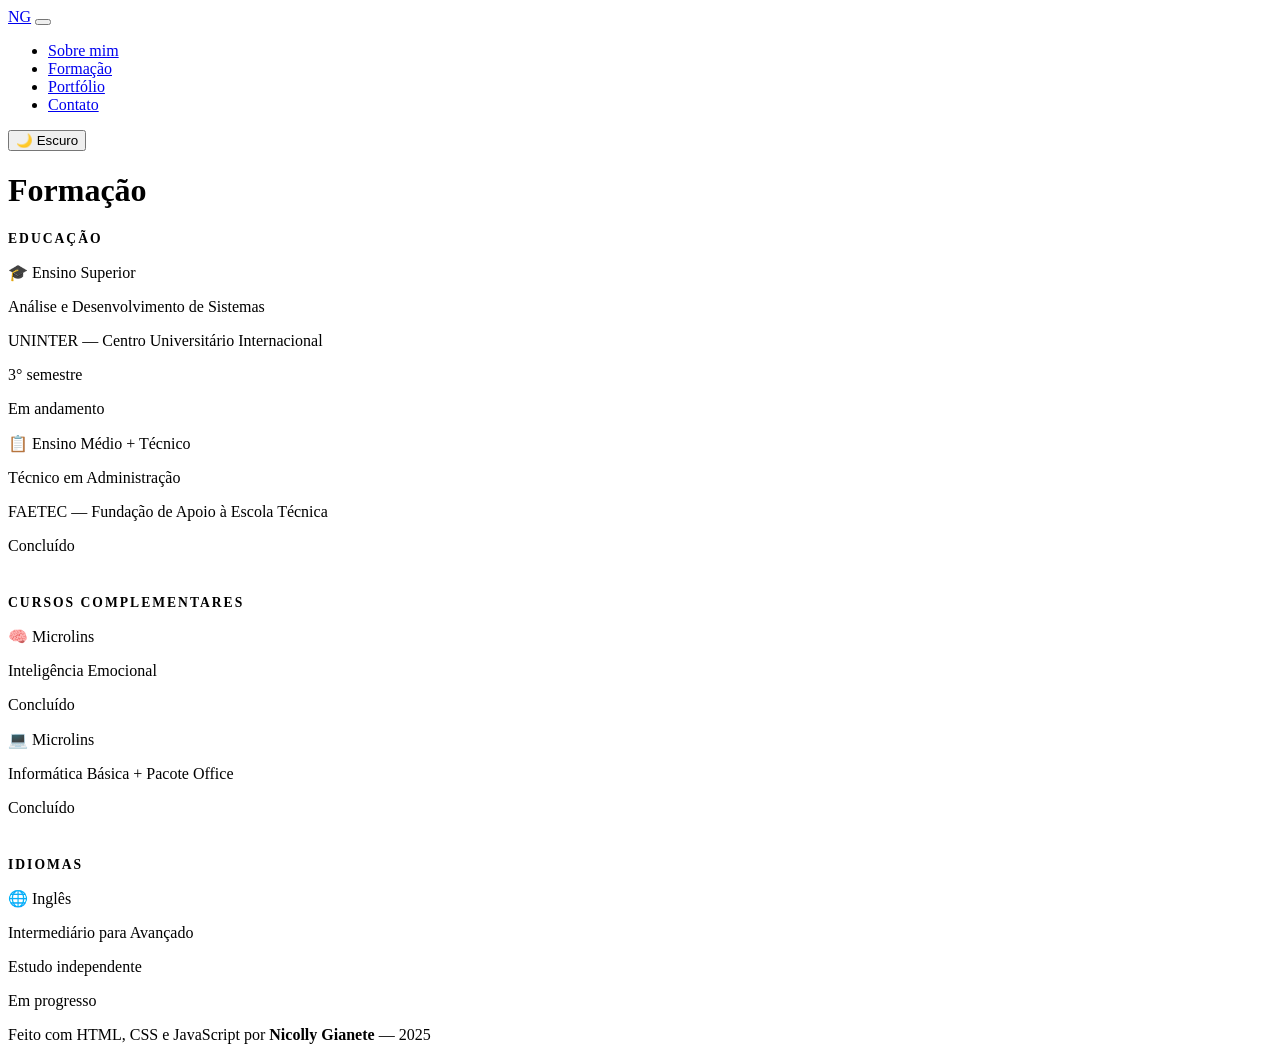
==== formacao.html @ 5b88a926 "Add files via upload" ====
<!DOCTYPE html>
<html lang="pt-br">
<head>
  <meta charset="UTF-8">
  <!-- Responsividade em dispositivos móveis -->
  <meta name="viewport" content="width=device-width, initial-scale=1.0">
  <title>Nicolly Gianete | Formação</title>
  <!-- Folha de estilos externa -->
  <link rel="stylesheet" href="css/style.css">
</head>
<body>

  <!-- ========================================
       CABEÇALHO COM MENU DE NAVEGAÇÃO
       Mesmo menu em todas as páginas
       ======================================== -->
  <header>
    <div class="header-interno">

      <a href="sobre.html" class="logo-menu">NG</a>

      <!-- Botão hamburger (mobile) -->
      <button id="btn-menu" aria-label="Abrir menu">
        <span></span>
        <span></span>
        <span></span>
      </button>

      <nav>
        <ul>
          <li><a href="sobre.html">Sobre mim</a></li>
          <li><a href="formacao.html">Formação</a></li>
          <li><a href="portfolio.html">Portfólio</a></li>
          <li><a href="contato.html">Contato</a></li>
        </ul>
      </nav>

      <button id="btn-tema">🌙 Escuro</button>

    </div>
  </header>

  <!-- ========================================
       CONTEÚDO PRINCIPAL — FORMAÇÃO
       ======================================== -->
  <main>
    <div class="container">

      <h1 class="titulo-secao">Formação</h1>
      <div class="linha-divisora"></div>

      <!-- ----------------------------------------
           EDUCAÇÃO FORMAL
           ---------------------------------------- -->
      <h2 style="color: var(--cor-texto-suave); font-size: 0.85rem; letter-spacing: 2px; text-transform: uppercase; margin-bottom: 16px;">
        Educação
      </h2>

      <!-- Card: Ensino Superior -->
      <div class="card">
        <p class="card-subtitulo">🎓 Ensino Superior</p>
        <p class="card-titulo">Análise e Desenvolvimento de Sistemas</p>
        <p class="card-texto">UNINTER — Centro Universitário Internacional</p>
        <p class="card-texto">3° semestre</p>
        <span class="badge badge-andamento">Em andamento</span>
      </div>

      <!-- Card: Ensino Médio + Técnico -->
      <div class="card">
        <p class="card-subtitulo">📋 Ensino Médio + Técnico</p>
        <p class="card-titulo">Técnico em Administração</p>
        <p class="card-texto">FAETEC — Fundação de Apoio à Escola Técnica</p>
        <span class="badge badge-concluido">Concluído</span>
      </div>

      <!-- ----------------------------------------
           CURSOS COMPLEMENTARES
           ---------------------------------------- -->
      <h2 style="color: var(--cor-texto-suave); font-size: 0.85rem; letter-spacing: 2px; text-transform: uppercase; margin: 40px 0 16px;">
        Cursos complementares
      </h2>

      <!-- Grid de 2 colunas para os cursos menores -->
      <div class="grid-2">

        <!-- Card: Inteligência Emocional -->
        <div class="card">
          <p class="card-subtitulo">🧠 Microlins</p>
          <p class="card-titulo">Inteligência Emocional</p>
          <span class="badge badge-concluido">Concluído</span>
        </div>

        <!-- Card: Informática -->
        <div class="card">
          <p class="card-subtitulo">💻 Microlins</p>
          <p class="card-titulo">Informática Básica + Pacote Office</p>
          <span class="badge badge-concluido">Concluído</span>
        </div>

      </div>

      <!-- ----------------------------------------
           IDIOMAS
           ---------------------------------------- -->
      <h2 style="color: var(--cor-texto-suave); font-size: 0.85rem; letter-spacing: 2px; text-transform: uppercase; margin: 40px 0 16px;">
        Idiomas
      </h2>

      <!-- Card: Inglês -->
      <div class="card">
        <p class="card-subtitulo">🌐 Inglês</p>
        <p class="card-titulo">Intermediário para Avançado</p>
        <p class="card-texto">Estudo independente</p>
        <span class="badge badge-andamento">Em progresso</span>
      </div>

    </div>
  </main>

  <!-- ========================================
       RODAPÉ
       ======================================== -->
  <footer>
    <p>Feito com HTML, CSS e JavaScript por <strong>Nicolly Gianete</strong> — 2025</p>
  </footer>

  <!-- Script principal (menu + tema) -->
  <script src="js/main.js"></script>

</body>
</html>
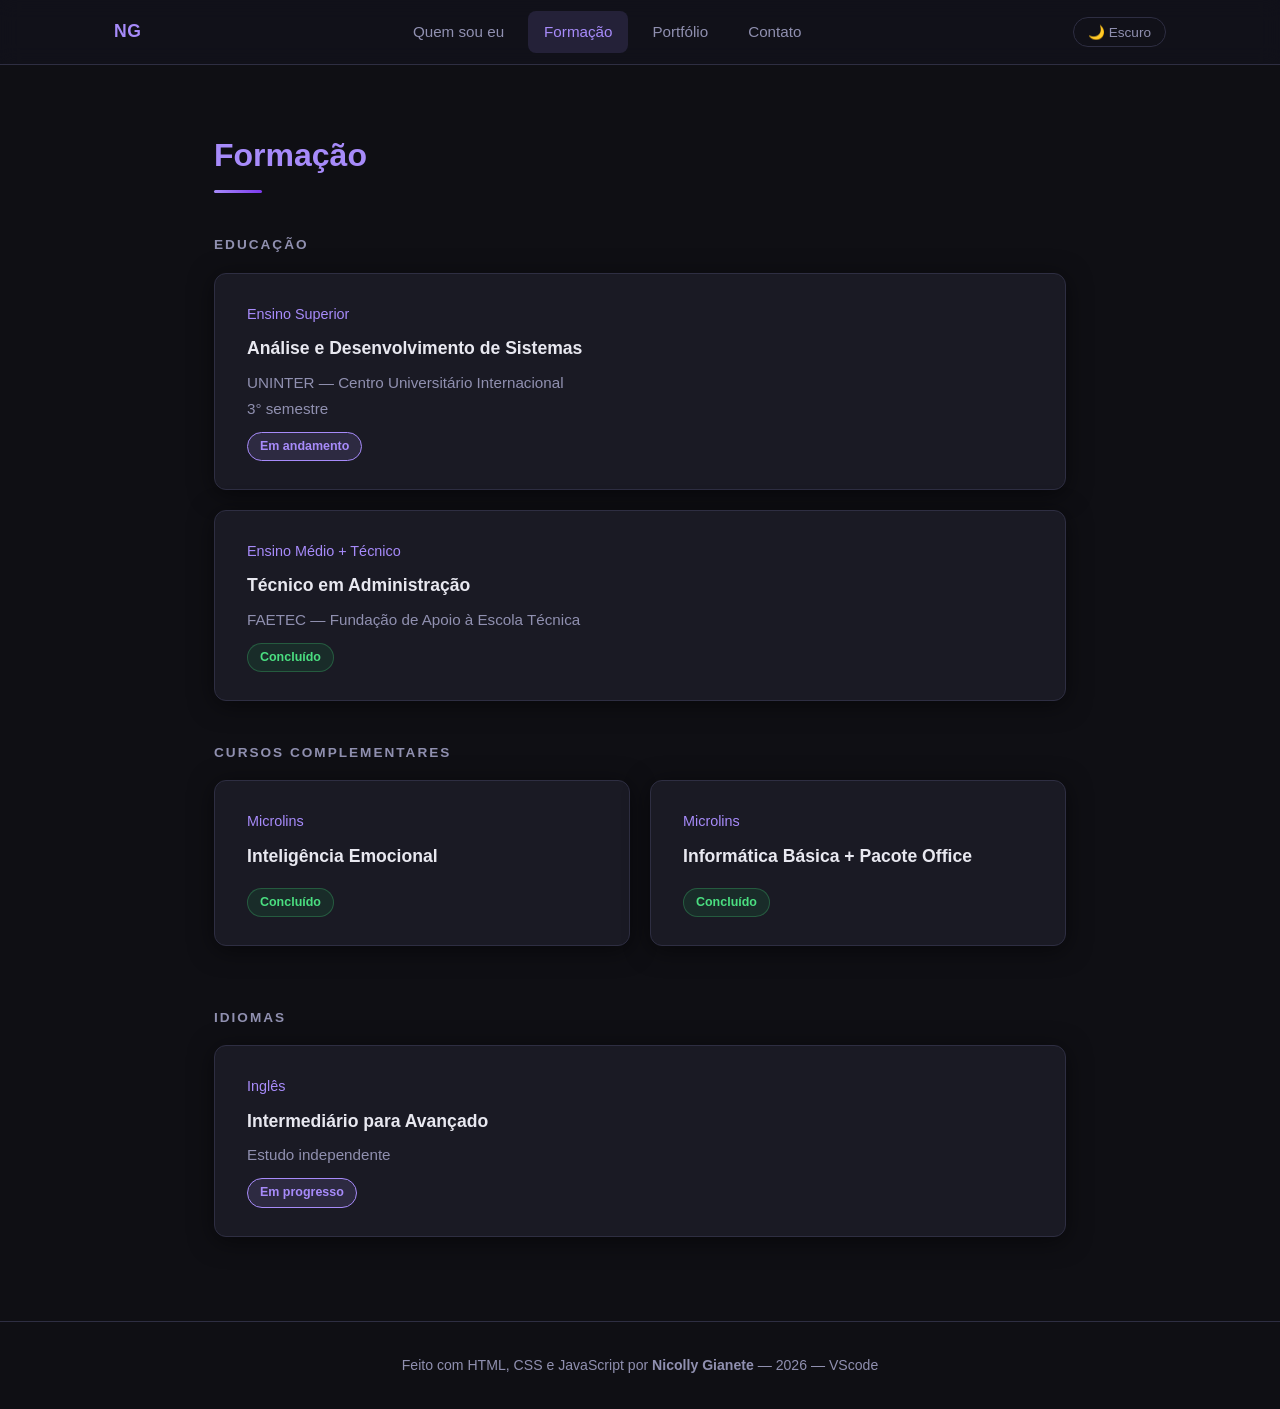
==== commit 3f216295: "Refactor comments" ====
--- a/formacao.html
+++ b/formacao.html
@@ -10,10 +10,9 @@
 </head>
 <body>
 
-  <!-- ========================================
-       CABEÇALHO COM MENU DE NAVEGAÇÃO
-       Mesmo menu em todas as páginas
-       ======================================== -->
+  <!-- CABEÇALHO COM MENU DE NAVEGAÇÃO
+       Mesmo menu em todas as páginas -->
+  
   <header>
     <div class="header-interno">
 
@@ -28,54 +27,48 @@
 
       <nav>
         <ul>
-          <li><a href="sobre.html">Sobre mim</a></li>
+          <li><a href="sobre.html">Quem sou eu</a></li>
           <li><a href="formacao.html">Formação</a></li>
           <li><a href="portfolio.html">Portfólio</a></li>
           <li><a href="contato.html">Contato</a></li>
         </ul>
       </nav>
 
-      <button id="btn-tema">🌙 Escuro</button>
+      <button id="btn-tema">Escuro</button>
 
     </div>
   </header>
 
-  <!-- ========================================
-       CONTEÚDO PRINCIPAL — FORMAÇÃO
-       ======================================== -->
+  <!-- CONTEÚDO PRINCIPAL — FORMAÇÃO -->
   <main>
     <div class="container">
 
       <h1 class="titulo-secao">Formação</h1>
       <div class="linha-divisora"></div>
 
-      <!-- ----------------------------------------
-           EDUCAÇÃO FORMAL
-           ---------------------------------------- -->
+      <!-- EDUCAÇÃO FORMAL -->
       <h2 style="color: var(--cor-texto-suave); font-size: 0.85rem; letter-spacing: 2px; text-transform: uppercase; margin-bottom: 16px;">
         Educação
       </h2>
 
-      <!-- Card: Ensino Superior -->
+      <!-- Card: Escolaridade 1 -->
       <div class="card">
-        <p class="card-subtitulo">🎓 Ensino Superior</p>
+        <p class="card-subtitulo">Ensino Superior</p>
         <p class="card-titulo">Análise e Desenvolvimento de Sistemas</p>
         <p class="card-texto">UNINTER — Centro Universitário Internacional</p>
         <p class="card-texto">3° semestre</p>
         <span class="badge badge-andamento">Em andamento</span>
       </div>
 
-      <!-- Card: Ensino Médio + Técnico -->
+      <!-- Card: Esclaridade 2 -->
       <div class="card">
-        <p class="card-subtitulo">📋 Ensino Médio + Técnico</p>
+        <p class="card-subtitulo">Ensino Médio + Técnico</p>
         <p class="card-titulo">Técnico em Administração</p>
         <p class="card-texto">FAETEC — Fundação de Apoio à Escola Técnica</p>
         <span class="badge badge-concluido">Concluído</span>
       </div>
 
-      <!-- ----------------------------------------
-           CURSOS COMPLEMENTARES
-           ---------------------------------------- -->
+      <!-- CURSOS COMPLEMENTARES -->
       <h2 style="color: var(--cor-texto-suave); font-size: 0.85rem; letter-spacing: 2px; text-transform: uppercase; margin: 40px 0 16px;">
         Cursos complementares
       </h2>
@@ -83,32 +76,30 @@
       <!-- Grid de 2 colunas para os cursos menores -->
       <div class="grid-2">
 
-        <!-- Card: Inteligência Emocional -->
+        <!-- Card: Curso Complementar 1 -->
         <div class="card">
-          <p class="card-subtitulo">🧠 Microlins</p>
+          <p class="card-subtitulo">Microlins</p>
           <p class="card-titulo">Inteligência Emocional</p>
           <span class="badge badge-concluido">Concluído</span>
         </div>
 
-        <!-- Card: Informática -->
+        <!-- Card: Curso Complementar 2 -->
         <div class="card">
-          <p class="card-subtitulo">💻 Microlins</p>
+          <p class="card-subtitulo">Microlins</p>
           <p class="card-titulo">Informática Básica + Pacote Office</p>
           <span class="badge badge-concluido">Concluído</span>
         </div>
 
       </div>
 
-      <!-- ----------------------------------------
-           IDIOMAS
-           ---------------------------------------- -->
+      <!-- IDIOMAS -->
       <h2 style="color: var(--cor-texto-suave); font-size: 0.85rem; letter-spacing: 2px; text-transform: uppercase; margin: 40px 0 16px;">
         Idiomas
       </h2>
 
-      <!-- Card: Inglês -->
+      <!-- Card: Idioma 1 -->
       <div class="card">
-        <p class="card-subtitulo">🌐 Inglês</p>
+        <p class="card-subtitulo">Inglês</p>
         <p class="card-titulo">Intermediário para Avançado</p>
         <p class="card-texto">Estudo independente</p>
         <span class="badge badge-andamento">Em progresso</span>
@@ -117,11 +108,9 @@
     </div>
   </main>
 
-  <!-- ========================================
-       RODAPÉ
-       ======================================== -->
+  <!-- RODAPÉ -->
   <footer>
-    <p>Feito com HTML, CSS e JavaScript por <strong>Nicolly Gianete</strong> — 2025</p>
+    <p>Feito com HTML, CSS e JavaScript por <strong>Nicolly Gianete</strong> — 2026 — VScode</p>
   </footer>
 
   <!-- Script principal (menu + tema) -->
--- a/css/style.css
+++ b/css/style.css
@@ -0,0 +1,630 @@
+/* ========================================
+   PORTFÓLIO - NICOLLY GIANETE
+   style.css — Estilos globais e variáveis
+   ======================================== */
+
+/* --- Variáveis CSS (tema escuro padrão) --- */
+:root {
+  --cor-fundo: #0f0f14;
+  --cor-fundo-card: #1a1a24;
+  --cor-fundo-menu: #12121aee;
+  --cor-destaque: #a78bfa;       /* lilás suave */
+  --cor-destaque-2: #7c3aed;     /* lilás mais escuro para gradientes */
+  --cor-texto: #e8e8f0;
+  --cor-texto-suave: #9090b0;
+  --cor-borda: #2e2e42;
+  --cor-hover: #a78bfa22;
+  --sombra: 0 4px 24px rgba(0,0,0,0.5);
+  --raio: 12px;
+  --transicao: 0.3s ease;
+}
+
+/* --- Tema claro (ativado via JS) --- */
+body.tema-claro {
+  --cor-fundo: #f4f4f8;
+  --cor-fundo-card: #ffffff;
+  --cor-fundo-menu: #ffffffee;
+  --cor-destaque: #7c3aed;
+  --cor-destaque-2: #a78bfa;
+  --cor-texto: #1a1a2e;
+  --cor-texto-suave: #5a5a7a;
+  --cor-borda: #dddde8;
+  --cor-hover: #7c3aed18;
+  --sombra: 0 4px 24px rgba(0,0,0,0.1);
+}
+
+/* --- Reset básico --- */
+* {
+  box-sizing: border-box;
+  margin: 0;
+  padding: 0;
+}
+
+/* --- Base --- */
+html {
+  scroll-behavior: smooth;
+}
+
+body {
+  background-color: var(--cor-fundo);
+  color: var(--cor-texto);
+  font-family: 'Segoe UI', Arial, sans-serif;
+  font-size: 16px;
+  line-height: 1.7;
+  transition: background-color var(--transicao), color var(--transicao);
+}
+
+/* ========================================
+   MENU DE NAVEGAÇÃO
+   ======================================== */
+header {
+  position: fixed;
+  top: 0;
+  left: 0;
+  width: 100%;
+  background-color: var(--cor-fundo-menu);
+  backdrop-filter: blur(10px);
+  border-bottom: 1px solid var(--cor-borda);
+  z-index: 1000;
+  transition: background-color var(--transicao);
+}
+
+/* Container interno do header */
+.header-interno {
+  max-width: 1100px;
+  margin: 0 auto;
+  padding: 0 24px;
+  display: flex;
+  align-items: center;
+  justify-content: space-between;
+  height: 64px;
+}
+
+/* Logo/nome no menu */
+.logo-menu {
+  font-size: 1.1rem;
+  font-weight: 700;
+  color: var(--cor-destaque);
+  text-decoration: none;
+  letter-spacing: 0.5px;
+}
+
+/* Lista de navegação */
+nav ul {
+  list-style-type: none;
+  display: flex;
+  gap: 8px;
+}
+
+/* Links do menu */
+nav ul li a {
+  display: block;
+  color: var(--cor-texto-suave);
+  text-decoration: none;
+  padding: 8px 16px;
+  border-radius: 8px;
+  font-size: 0.95rem;
+  transition: color var(--transicao), background-color var(--transicao);
+}
+
+/* Hover nos links */
+nav ul li a:hover,
+nav ul li a.ativo {
+  color: var(--cor-destaque);
+  background-color: var(--cor-hover);
+}
+
+/* Botão tema claro/escuro */
+#btn-tema {
+  background: none;
+  border: 1px solid var(--cor-borda);
+  color: var(--cor-texto-suave);
+  padding: 6px 14px;
+  border-radius: 20px;
+  cursor: pointer;
+  font-size: 0.85rem;
+  transition: all var(--transicao);
+  white-space: nowrap;
+}
+
+#btn-tema:hover {
+  border-color: var(--cor-destaque);
+  color: var(--cor-destaque);
+}
+
+/* Botão hamburger (mobile) */
+#btn-menu {
+  display: none;
+  background: none;
+  border: none;
+  cursor: pointer;
+  flex-direction: column;
+  gap: 5px;
+  padding: 4px;
+}
+
+#btn-menu span {
+  display: block;
+  width: 24px;
+  height: 2px;
+  background-color: var(--cor-texto);
+  border-radius: 2px;
+  transition: all var(--transicao);
+}
+
+/* ========================================
+   LAYOUT GERAL DAS PÁGINAS
+   ======================================== */
+
+/* Espaço para o header fixo */
+main {
+  padding-top: 64px;
+}
+
+/* Container central */
+.container {
+  max-width: 900px;
+  margin: 0 auto;
+  padding: 64px 24px;
+}
+
+/* Título da seção */
+.titulo-secao {
+  font-size: 2rem;
+  font-weight: 700;
+  color: var(--cor-destaque);
+  margin-bottom: 8px;
+}
+
+/* Subtítulo / divisor */
+.linha-divisora {
+  width: 48px;
+  height: 3px;
+  background: linear-gradient(90deg, var(--cor-destaque), var(--cor-destaque-2));
+  border-radius: 2px;
+  margin-bottom: 40px;
+}
+
+/* ========================================
+   HERO (SEÇÃO INICIAL — SOBRE MIM)
+   ======================================== */
+.hero {
+  min-height: calc(100vh - 64px);
+  display: flex;
+  align-items: center;
+  padding: 64px 24px;
+}
+
+.hero-interno {
+  max-width: 900px;
+  margin: 0 auto;
+  width: 100%;
+}
+
+/* Saudação pequena */
+.hero-saudacao {
+  font-size: 1rem;
+  color: var(--cor-destaque);
+  letter-spacing: 2px;
+  text-transform: uppercase;
+  margin-bottom: 16px;
+}
+
+/* Nome principal */
+.hero-nome {
+  font-size: clamp(2.5rem, 6vw, 4rem);
+  font-weight: 800;
+  line-height: 1.1;
+  margin-bottom: 16px;
+  color: var(--cor-texto);
+}
+
+/* Destaque no nome */
+.hero-nome span {
+  color: var(--cor-destaque);
+}
+
+/* Descrição */
+.hero-descricao {
+  font-size: 1.1rem;
+  color: var(--cor-texto-suave);
+  max-width: 540px;
+  margin-bottom: 32px;
+}
+
+/* Tags de hobbies */
+.hero-tags {
+  display: flex;
+  flex-wrap: wrap;
+  gap: 10px;
+  margin-bottom: 40px;
+}
+
+.tag {
+  background-color: var(--cor-fundo-card);
+  border: 1px solid var(--cor-borda);
+  color: var(--cor-texto-suave);
+  padding: 6px 16px;
+  border-radius: 20px;
+  font-size: 0.88rem;
+  transition: all var(--transicao);
+}
+
+.tag:hover {
+  border-color: var(--cor-destaque);
+  color: var(--cor-destaque);
+}
+
+/* Botão CTA */
+.btn-primario {
+  display: inline-block;
+  background: linear-gradient(135deg, var(--cor-destaque), var(--cor-destaque-2));
+  color: #fff;
+  padding: 14px 32px;
+  border-radius: 8px;
+  text-decoration: none;
+  font-weight: 600;
+  font-size: 0.95rem;
+  transition: opacity var(--transicao), transform var(--transicao);
+}
+
+.btn-primario:hover {
+  opacity: 0.88;
+  transform: translateY(-2px);
+}
+
+/* ========================================
+   CARDS GENÉRICOS
+   ======================================== */
+.card {
+  background-color: var(--cor-fundo-card);
+  border: 1px solid var(--cor-borda);
+  border-radius: var(--raio);
+  padding: 28px 32px;
+  margin-bottom: 20px;
+  box-shadow: var(--sombra);
+  transition: border-color var(--transicao), transform var(--transicao);
+}
+
+.card:hover {
+  border-color: var(--cor-destaque);
+  transform: translateY(-3px);
+}
+
+.card-titulo {
+  font-size: 1.1rem;
+  font-weight: 700;
+  color: var(--cor-texto);
+  margin-bottom: 6px;
+}
+
+.card-subtitulo {
+  font-size: 0.9rem;
+  color: var(--cor-destaque);
+  margin-bottom: 8px;
+}
+
+.card-texto {
+  font-size: 0.95rem;
+  color: var(--cor-texto-suave);
+}
+
+/* Badge de status */
+.badge {
+  display: inline-block;
+  font-size: 0.78rem;
+  padding: 3px 12px;
+  border-radius: 20px;
+  font-weight: 600;
+  margin-top: 10px;
+}
+
+.badge-concluido {
+  background-color: #16a34a22;
+  color: #4ade80;
+  border: 1px solid #4ade8044;
+}
+
+.badge-andamento {
+  background-color: var(--cor-hover);
+  color: var(--cor-destaque);
+  border: 1px solid var(--cor-destaque);
+}
+
+/* ========================================
+   FORMAÇÃO — GRID
+   ======================================== */
+.grid-2 {
+  display: grid;
+  grid-template-columns: repeat(2, 1fr);
+  gap: 20px;
+}
+
+/* ========================================
+   PORTFÓLIO — CARDS DE PROJETO
+   ======================================== */
+.card-projeto {
+  background-color: var(--cor-fundo-card);
+  border: 1px solid var(--cor-borda);
+  border-radius: var(--raio);
+  padding: 32px;
+  box-shadow: var(--sombra);
+  transition: border-color var(--transicao), transform var(--transicao);
+}
+
+.card-projeto:hover {
+  border-color: var(--cor-destaque);
+  transform: translateY(-4px);
+}
+
+.projeto-icone {
+  font-size: 2rem;
+  margin-bottom: 16px;
+}
+
+.projeto-titulo {
+  font-size: 1.2rem;
+  font-weight: 700;
+  color: var(--cor-texto);
+  margin-bottom: 10px;
+}
+
+.projeto-descricao {
+  font-size: 0.95rem;
+  color: var(--cor-texto-suave);
+  margin-bottom: 20px;
+}
+
+/* Link do projeto */
+.btn-projeto {
+  display: inline-block;
+  color: var(--cor-destaque);
+  text-decoration: none;
+  font-size: 0.9rem;
+  font-weight: 600;
+  border: 1px solid var(--cor-destaque);
+  padding: 8px 20px;
+  border-radius: 8px;
+  transition: all var(--transicao);
+}
+
+.btn-projeto:hover {
+  background-color: var(--cor-destaque);
+  color: #fff;
+}
+
+.btn-projeto.em-breve {
+  opacity: 0.5;
+  cursor: default;
+  pointer-events: none;
+}
+
+/* ========================================
+   FORMULÁRIO DE CONTATO
+   ======================================== */
+.form-contato {
+  background-color: var(--cor-fundo-card);
+  border: 1px solid var(--cor-borda);
+  border-radius: var(--raio);
+  padding: 40px;
+  box-shadow: var(--sombra);
+}
+
+/* Grupos de campo */
+.form-grupo {
+  margin-bottom: 20px;
+}
+
+.form-grupo label {
+  display: block;
+  font-size: 0.9rem;
+  color: var(--cor-texto-suave);
+  margin-bottom: 8px;
+  font-weight: 500;
+}
+
+/* Inputs e textarea */
+.form-grupo input,
+.form-grupo textarea {
+  width: 100%;
+  background-color: var(--cor-fundo);
+  border: 1px solid var(--cor-borda);
+  border-radius: 8px;
+  color: var(--cor-texto);
+  padding: 12px 16px;
+  font-size: 0.95rem;
+  font-family: inherit;
+  transition: border-color var(--transicao);
+  outline: none;
+}
+
+.form-grupo input:focus,
+.form-grupo textarea:focus {
+  border-color: var(--cor-destaque);
+}
+
+/* Estado de erro */
+.form-grupo input.erro,
+.form-grupo textarea.erro {
+  border-color: #f87171;
+}
+
+.msg-erro {
+  font-size: 0.82rem;
+  color: #f87171;
+  margin-top: 5px;
+  display: none;
+}
+
+.form-grupo textarea {
+  resize: vertical;
+  min-height: 140px;
+}
+
+/* Botão enviar */
+.btn-enviar {
+  width: 100%;
+  background: linear-gradient(135deg, var(--cor-destaque), var(--cor-destaque-2));
+  color: #fff;
+  border: none;
+  padding: 14px;
+  border-radius: 8px;
+  font-size: 1rem;
+  font-weight: 600;
+  cursor: pointer;
+  transition: opacity var(--transicao), transform var(--transicao);
+}
+
+.btn-enviar:hover {
+  opacity: 0.88;
+  transform: translateY(-2px);
+}
+
+/* Modal de sucesso */
+.modal-overlay {
+  display: none;
+  position: fixed;
+  inset: 0;
+  background-color: rgba(0,0,0,0.7);
+  z-index: 2000;
+  align-items: center;
+  justify-content: center;
+}
+
+.modal-overlay.ativo {
+  display: flex;
+}
+
+.modal-caixa {
+  background-color: var(--cor-fundo-card);
+  border: 1px solid var(--cor-destaque);
+  border-radius: var(--raio);
+  padding: 48px 40px;
+  max-width: 420px;
+  width: 90%;
+  text-align: center;
+  box-shadow: var(--sombra);
+}
+
+.modal-icone {
+  font-size: 2.5rem;
+  margin-bottom: 16px;
+}
+
+.modal-titulo {
+  font-size: 1.3rem;
+  font-weight: 700;
+  color: var(--cor-texto);
+  margin-bottom: 8px;
+}
+
+.modal-texto {
+  color: var(--cor-texto-suave);
+  margin-bottom: 24px;
+}
+
+.btn-fechar-modal {
+  background: linear-gradient(135deg, var(--cor-destaque), var(--cor-destaque-2));
+  color: #fff;
+  border: none;
+  padding: 10px 28px;
+  border-radius: 8px;
+  cursor: pointer;
+  font-size: 0.95rem;
+  font-weight: 600;
+  transition: opacity var(--transicao);
+}
+
+.btn-fechar-modal:hover {
+  opacity: 0.85;
+}
+
+/* ========================================
+   RODAPÉ
+   ======================================== */
+footer {
+  border-top: 1px solid var(--cor-borda);
+  text-align: center;
+  padding: 32px 24px;
+  color: var(--cor-texto-suave);
+  font-size: 0.88rem;
+}
+
+footer a {
+  color: var(--cor-destaque);
+  text-decoration: none;
+}
+
+footer a:hover {
+  text-decoration: underline;
+}
+
+/* ========================================
+   RESPONSIVIDADE — MEDIA QUERIES
+   ======================================== */
+
+/* Tablet e menores */
+@media screen and (max-width: 768px) {
+
+  /* Menu hamburger aparece */
+  #btn-menu {
+    display: flex;
+  }
+
+  /* Nav some por padrão no mobile */
+  nav {
+    display: none;
+    position: absolute;
+    top: 64px;
+    left: 0;
+    width: 100%;
+    background-color: var(--cor-fundo-menu);
+    border-bottom: 1px solid var(--cor-borda);
+    padding: 16px 0;
+  }
+
+  /* Nav visível quando aberto */
+  nav.aberto {
+    display: block;
+  }
+
+  nav ul {
+    flex-direction: column;
+    gap: 0;
+  }
+
+  nav ul li a {
+    padding: 14px 24px;
+    border-radius: 0;
+  }
+
+  /* Grid de formação vira 1 coluna */
+  .grid-2 {
+    grid-template-columns: 1fr;
+  }
+
+  /* Form com menos padding */
+  .form-contato {
+    padding: 28px 20px;
+  }
+
+  /* Hero com font menor */
+  .hero-nome {
+    font-size: 2.2rem;
+  }
+}
+
+/* Celular pequeno */
+@media screen and (max-width: 480px) {
+  .container {
+    padding: 48px 16px;
+  }
+
+  .card {
+    padding: 20px 18px;
+  }
+
+  .titulo-secao {
+    font-size: 1.6rem;
+  }
+}
